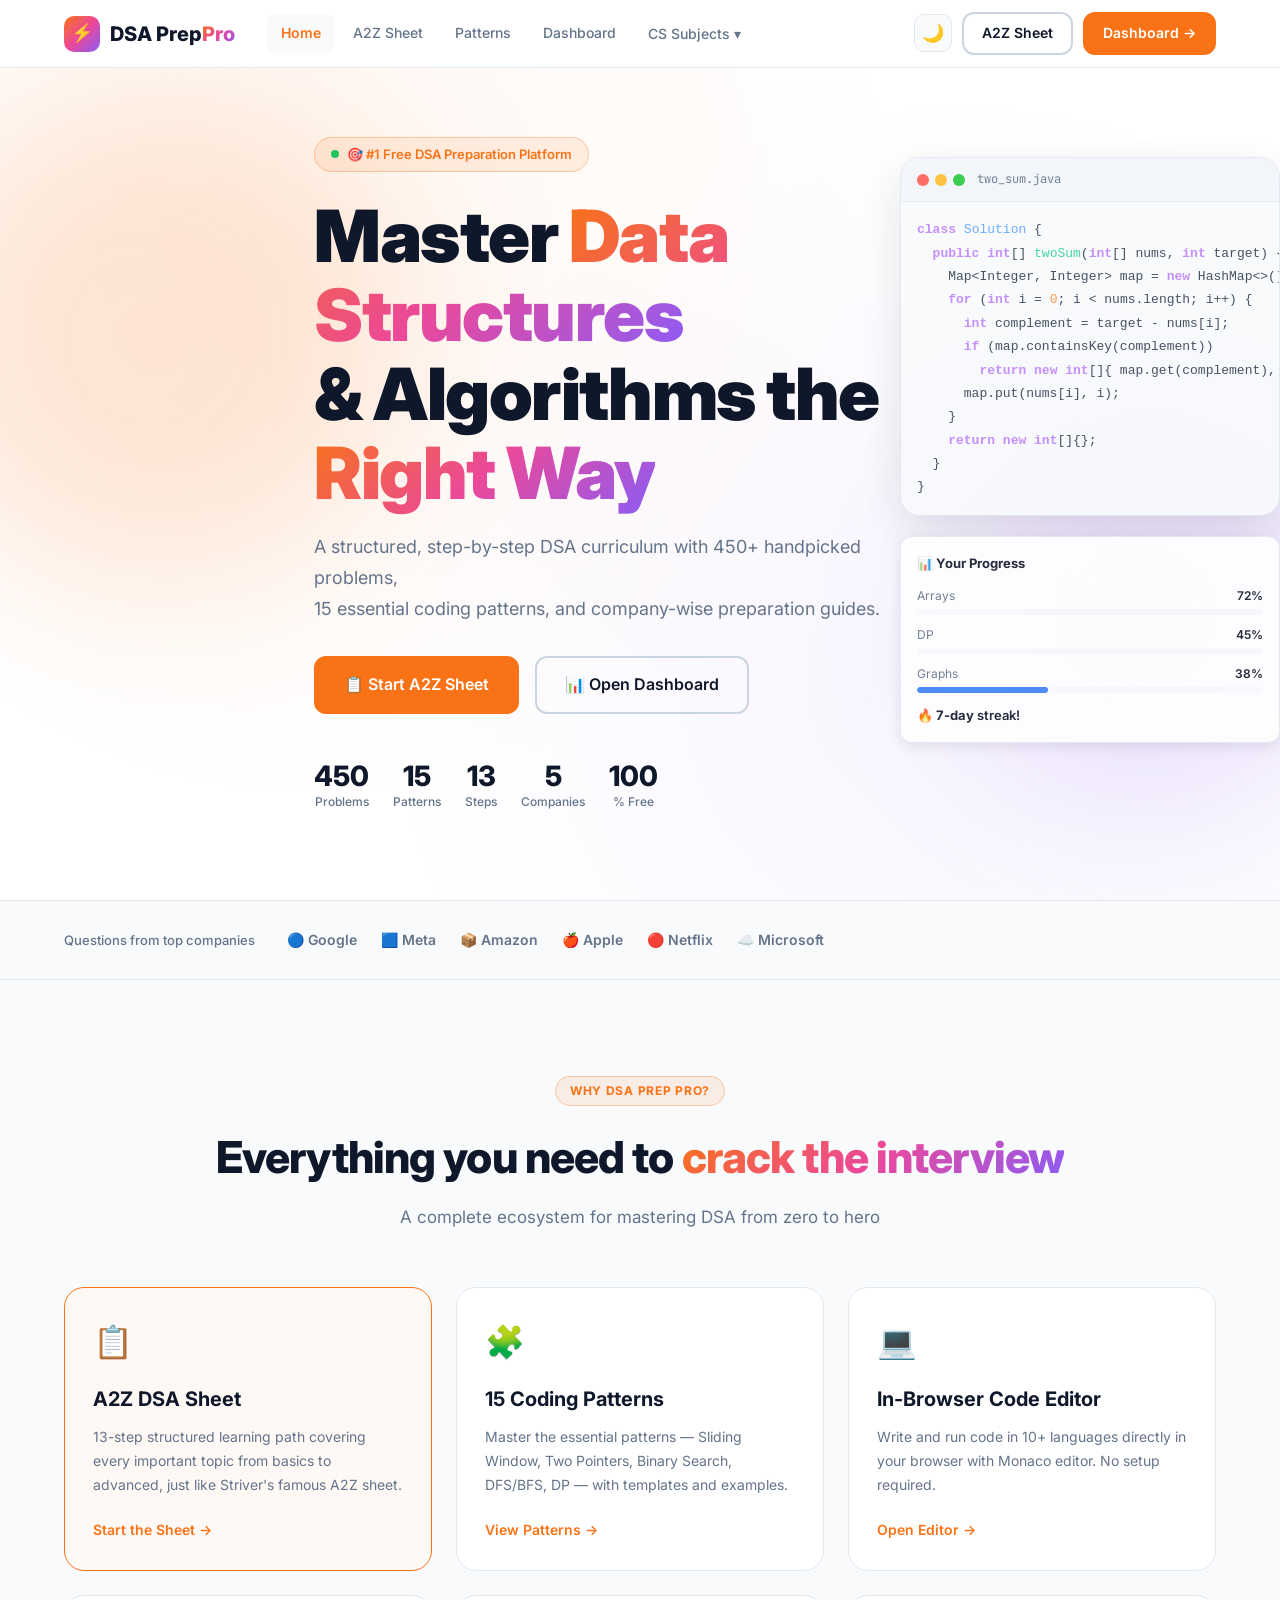
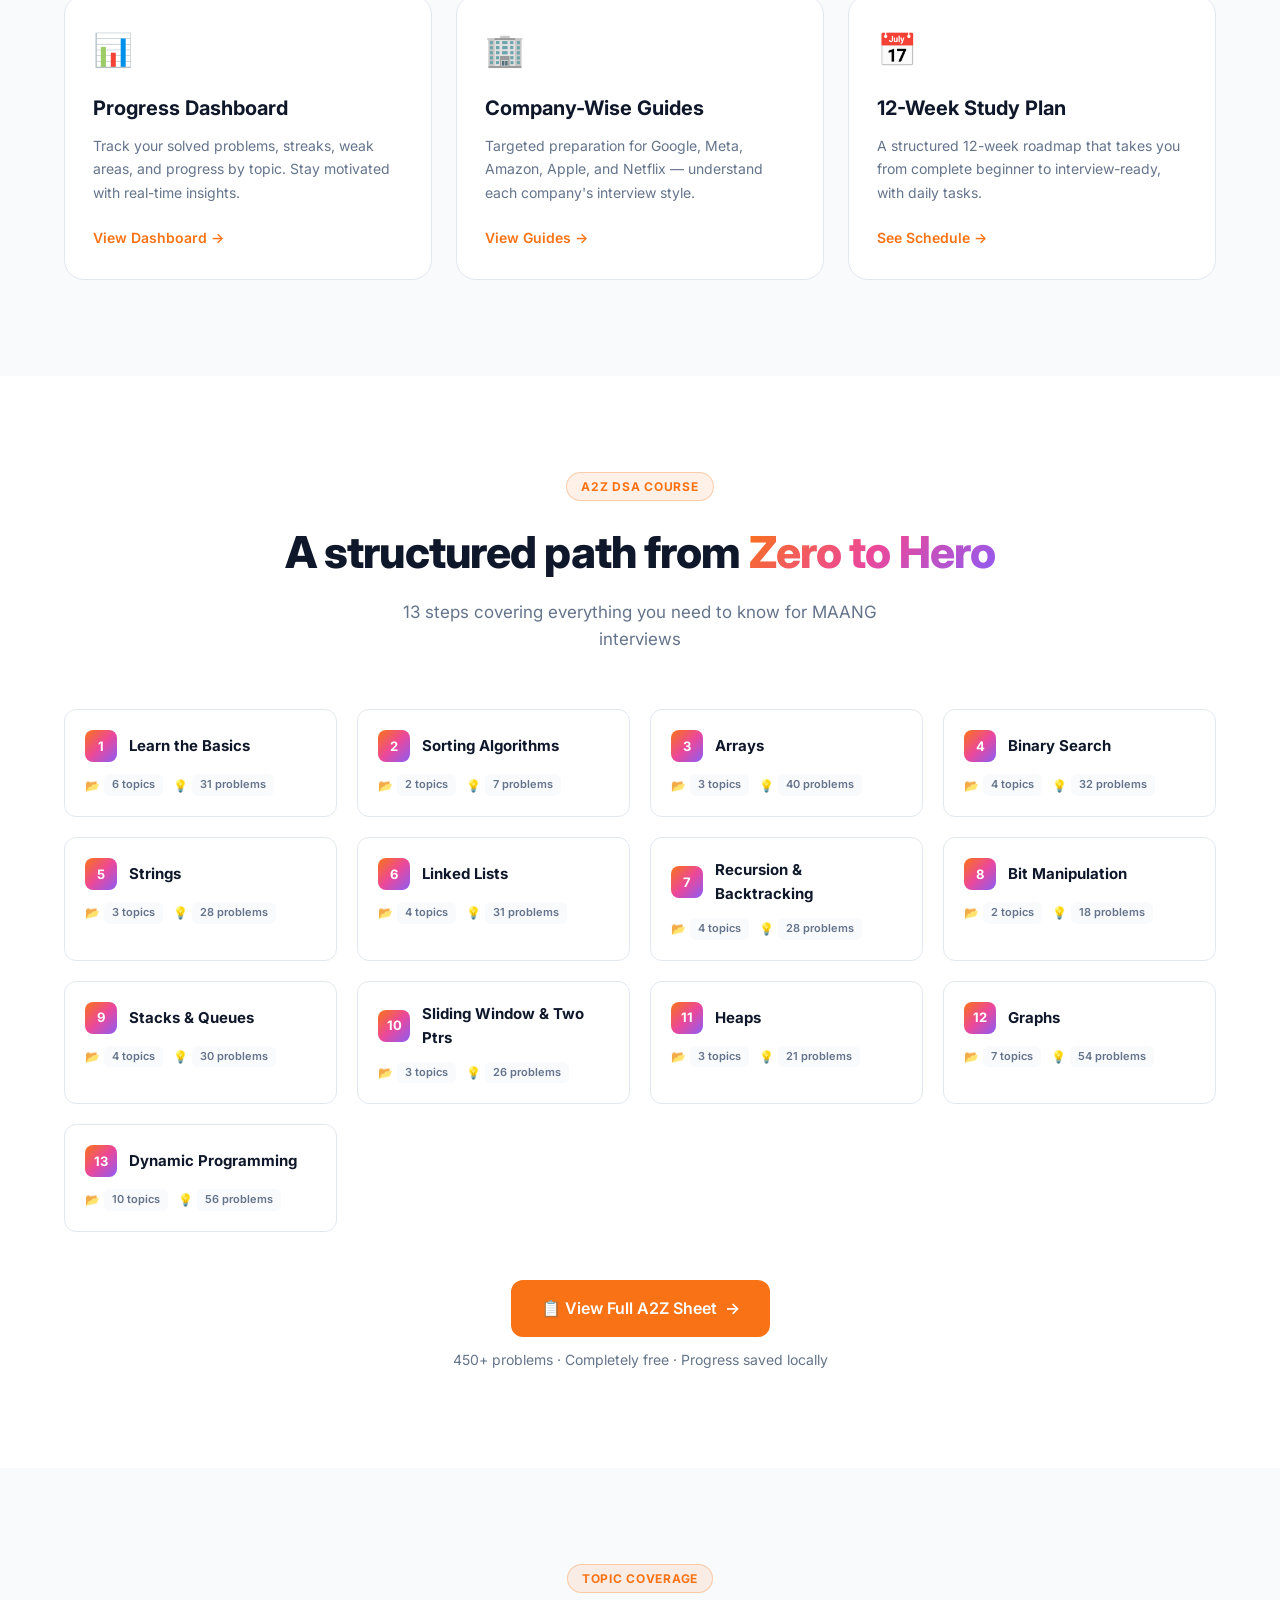
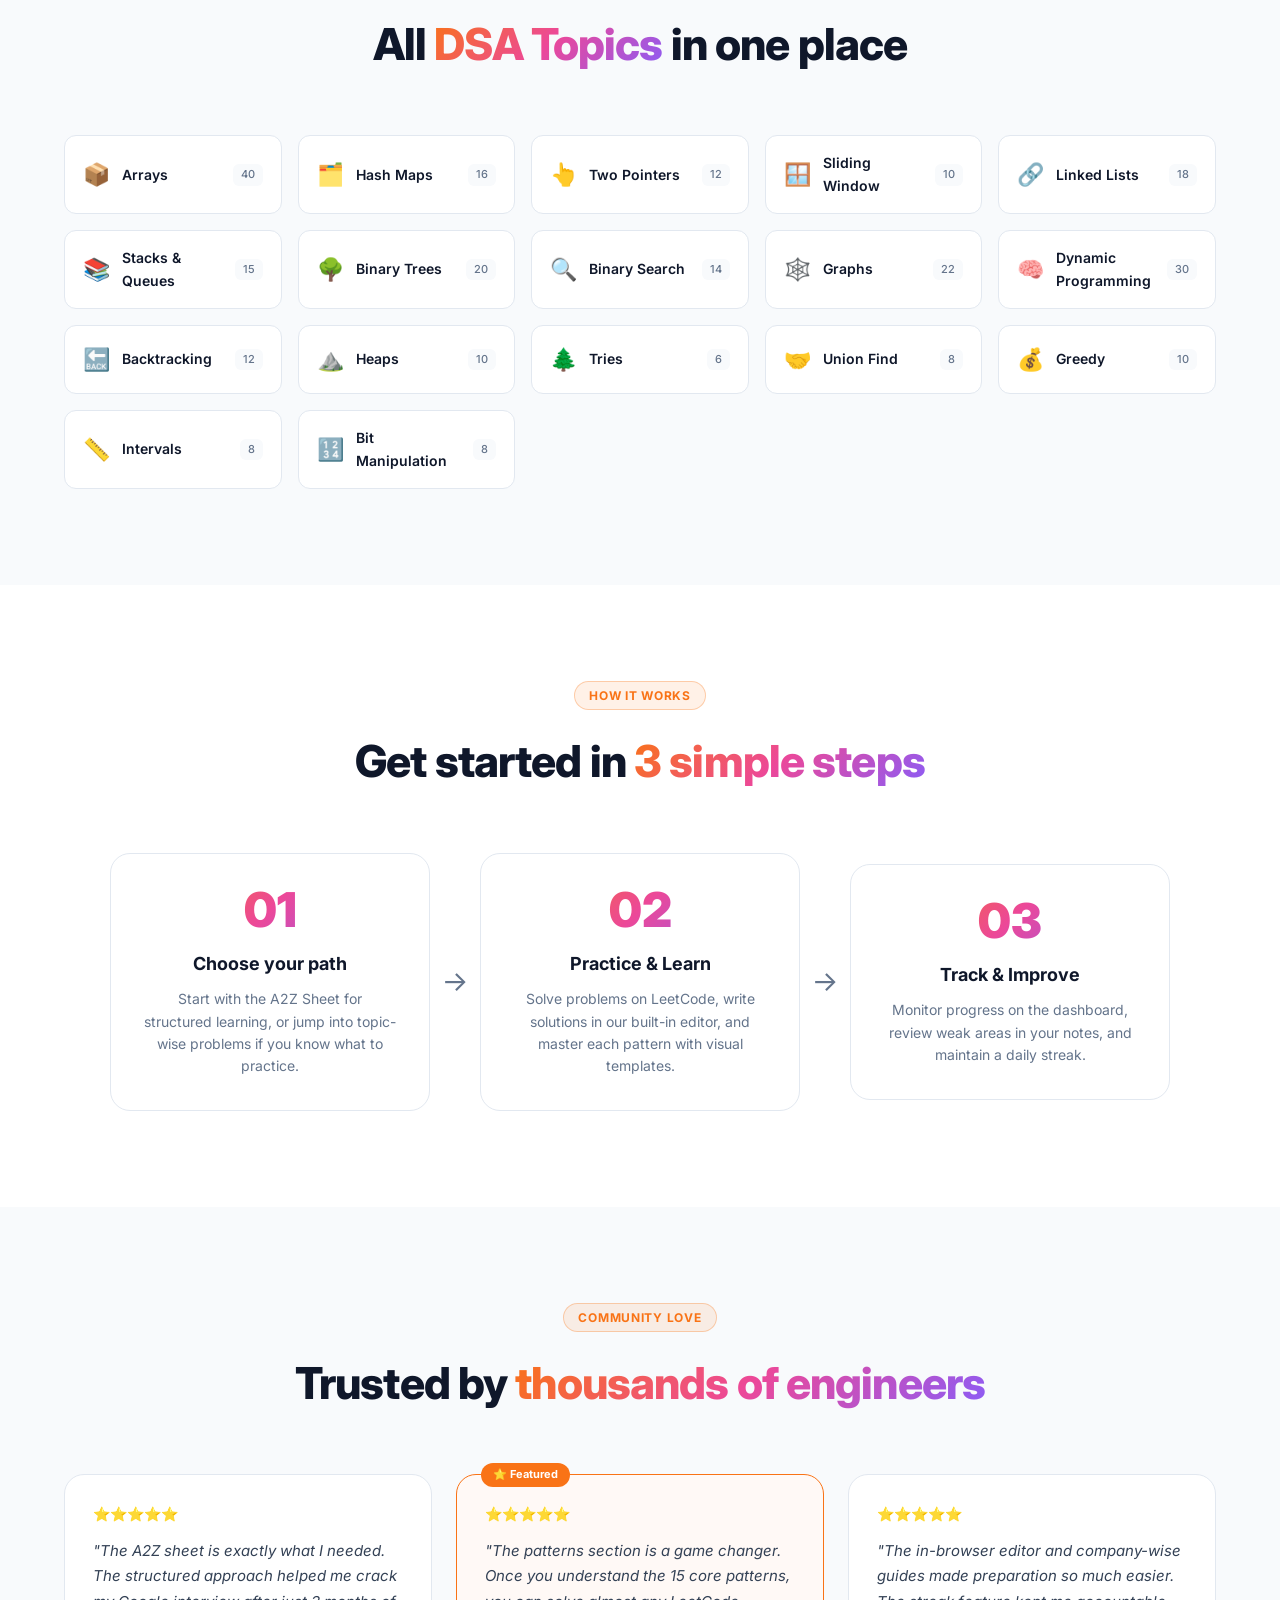
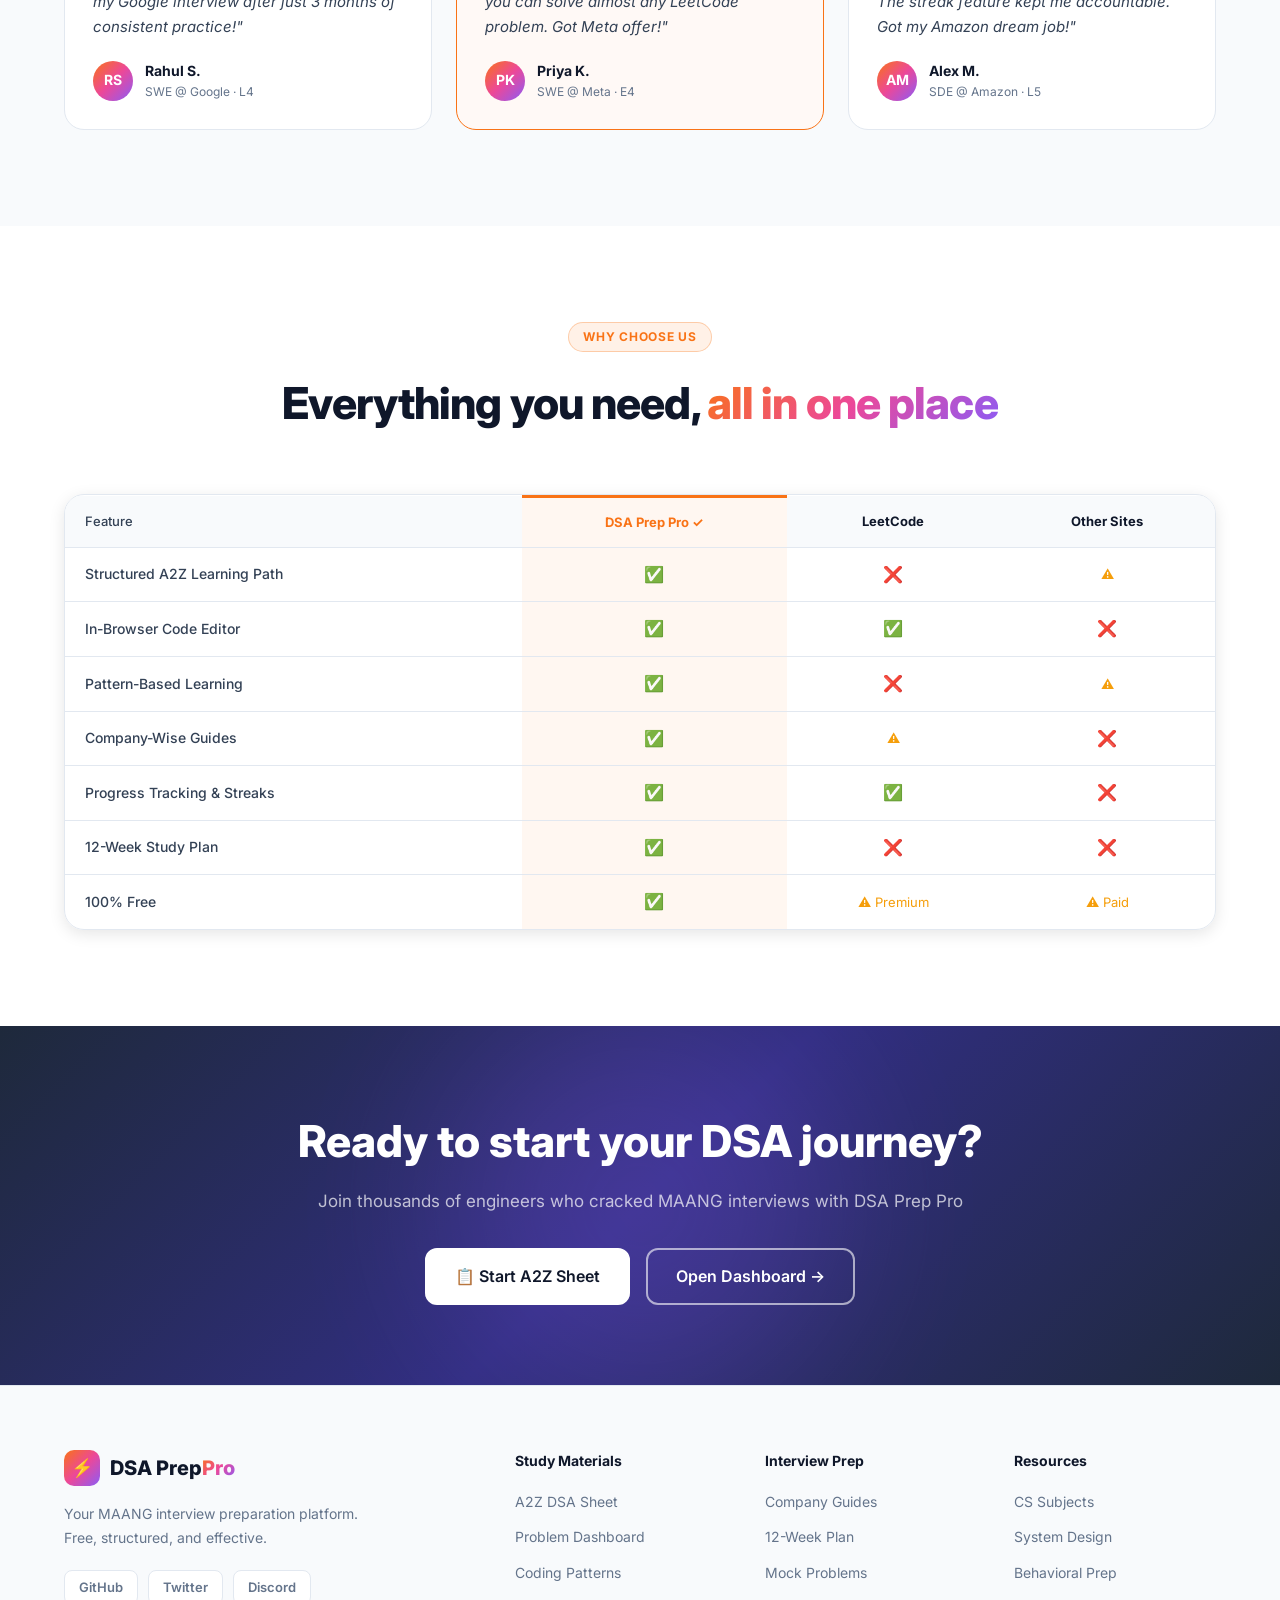
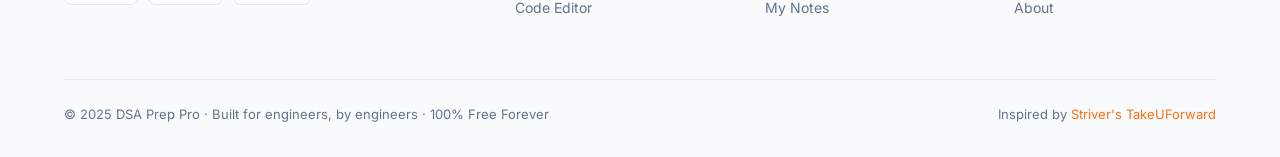
==== home.html @ 6de77763 "✨ Build TUF-inspired DSA prep website with landing page & A2Z Sheet - home.html: Full public landing" ====
<!DOCTYPE html>
<html lang="en" data-theme="light">
<head>
    <meta charset="UTF-8">
    <meta name="viewport" content="width=device-width, initial-scale=1.0">
    <title>DSA Prep Pro — MAANG Interview Mastery | Like TakeUForward</title>
    <meta name="description" content="Free DSA preparation platform with 450+ problems, A2Z learning path, and company-wise guides. Master Data Structures & Algorithms for MAANG interviews.">
    <link rel="preconnect" href="https://fonts.googleapis.com">
    <link rel="preconnect" href="https://fonts.gstatic.com" crossorigin>
    <link href="https://fonts.googleapis.com/css2?family=Inter:wght@300;400;500;600;700;800;900&family=JetBrains+Mono:wght@400;500;600&display=swap" rel="stylesheet">
    <link rel="stylesheet" href="home.css">
</head>
<body>

<!-- ═══════════════ NAVBAR ═══════════════ -->
<header class="navbar" id="navbar">
    <div class="nav-container">
        <a href="home.html" class="nav-logo">
            <div class="logo-icon-wrap">⚡</div>
            <span class="logo-text">DSA Prep<span class="logo-accent">Pro</span></span>
        </a>

        <nav class="nav-links-main" id="nav-links-main">
            <a href="home.html" class="nav-item active">Home</a>
            <a href="sheet.html" class="nav-item">A2Z Sheet</a>
            <a href="index.html#section-patterns" class="nav-item">Patterns</a>
            <a href="index.html" class="nav-item">Dashboard</a>
            <div class="nav-dropdown">
                <button class="nav-item dropdown-trigger">CS Subjects ▾</button>
                <div class="dropdown-menu">
                    <a href="#" class="dropdown-item">OS Concepts</a>
                    <a href="#" class="dropdown-item">DBMS Basics</a>
                    <a href="#" class="dropdown-item">Computer Networks</a>
                    <a href="#" class="dropdown-item">OOP Fundamentals</a>
                </div>
            </div>
        </nav>

        <div class="nav-actions">
            <button class="theme-toggle" id="theme-toggle" title="Toggle theme">
                <span class="theme-icon">🌙</span>
            </button>
            <a href="sheet.html" class="btn btn-outline btn-sm">A2Z Sheet</a>
            <a href="index.html" class="btn btn-primary btn-sm">Dashboard →</a>
            <button class="hamburger" id="hamburger" aria-label="Menu">
                <span></span><span></span><span></span>
            </button>
        </div>
    </div>
</header>

<!-- Mobile Nav -->
<div class="mobile-nav" id="mobile-nav">
    <a href="home.html" class="mobile-nav-item">🏠 Home</a>
    <a href="sheet.html" class="mobile-nav-item">📋 A2Z Sheet</a>
    <a href="index.html" class="mobile-nav-item">📊 Dashboard</a>
    <a href="index.html" class="mobile-nav-item btn btn-primary" style="margin: 12px 16px; text-align:center; border-radius:8px;">Get Started Free →</a>
</div>

<!-- ═══════════════ HERO SECTION ═══════════════ -->
<section class="hero" id="hero">
    <div class="hero-bg-pattern"></div>
    <div class="hero-glow hero-glow-1"></div>
    <div class="hero-glow hero-glow-2"></div>

    <div class="container hero-container">
        <div class="hero-badge">
            <span class="badge-dot"></span>
            🎯 #1 Free DSA Preparation Platform
        </div>

        <h1 class="hero-title">
            Master <span class="gradient-text">Data Structures</span><br>
            & Algorithms the <span class="gradient-text">Right Way</span>
        </h1>

        <p class="hero-subtitle">
            A structured, step-by-step DSA curriculum with 450+ handpicked problems,<br class="br-desktop">
            15 essential coding patterns, and company-wise preparation guides.
        </p>

        <div class="hero-cta">
            <a href="sheet.html" class="btn btn-primary btn-lg">
                📋 Start A2Z Sheet
            </a>
            <a href="index.html" class="btn btn-outline btn-lg">
                📊 Open Dashboard
            </a>
        </div>

        <!-- Stats Pills -->
        <div class="hero-stats">
            <div class="stat-pill">
                <span class="stat-pill-num" data-count="450">0</span>
                <span class="stat-pill-label">Problems</span>
            </div>
            <div class="stat-pill">
                <span class="stat-pill-num" data-count="15">0</span>
                <span class="stat-pill-label">Patterns</span>
            </div>
            <div class="stat-pill">
                <span class="stat-pill-num" data-count="13">0</span>
                <span class="stat-pill-label">Steps</span>
            </div>
            <div class="stat-pill">
                <span class="stat-pill-num" data-count="5">0</span>
                <span class="stat-pill-label">Companies</span>
            </div>
            <div class="stat-pill">
                <span class="stat-pill-num" data-count="100">0</span>
                <span class="stat-pill-label">% Free</span>
            </div>
        </div>
    </div>

    <!-- Hero Visual -->
    <div class="hero-visual">
        <div class="code-preview">
            <div class="code-header">
                <div class="code-dots">
                    <span class="dot dot-red"></span>
                    <span class="dot dot-yellow"></span>
                    <span class="dot dot-green"></span>
                </div>
                <span class="code-title">two_sum.java</span>
            </div>
            <pre class="code-body"><span class="c-keyword">class</span> <span class="c-class">Solution</span> {
  <span class="c-keyword">public int</span>[] <span class="c-fn">twoSum</span>(<span class="c-keyword">int</span>[] nums, <span class="c-keyword">int</span> target) {
    Map&lt;Integer, Integer&gt; map = <span class="c-keyword">new</span> HashMap&lt;&gt;();
    <span class="c-keyword">for</span> (<span class="c-keyword">int</span> i = <span class="c-num">0</span>; i &lt; nums.length; i++) {
      <span class="c-keyword">int</span> complement = target - nums[i];
      <span class="c-keyword">if</span> (map.containsKey(complement))
        <span class="c-keyword">return new int</span>[]{ map.get(complement), i };
      map.put(nums[i], i);
    }
    <span class="c-keyword">return new int</span>[]{};
  }
}</pre>
        </div>

        <div class="progress-preview">
            <div class="pp-header">📊 Your Progress</div>
            <div class="pp-bar-wrap">
                <div class="pp-bar-label"><span>Arrays</span><span class="pp-pct">72%</span></div>
                <div class="pp-bar"><div class="pp-fill" style="width:72%; background: var(--accent-green)"></div></div>
            </div>
            <div class="pp-bar-wrap">
                <div class="pp-bar-label"><span>DP</span><span class="pp-pct">45%</span></div>
                <div class="pp-bar"><div class="pp-fill" style="width:45%; background: var(--accent-orange)"></div></div>
            </div>
            <div class="pp-bar-wrap">
                <div class="pp-bar-label"><span>Graphs</span><span class="pp-pct">38%</span></div>
                <div class="pp-bar"><div class="pp-fill" style="width:38%; background: var(--accent-blue)"></div></div>
            </div>
            <div class="pp-streak">🔥 <strong>7-day</strong> streak!</div>
        </div>
    </div>
</section>

<!-- ═══════════════ TRUSTED BY BANNER ═══════════════ -->
<section class="trusted-by">
    <div class="container">
        <p class="trusted-label">Questions from top companies</p>
        <div class="company-logos">
            <div class="company-logo-item">🔵 Google</div>
            <div class="company-logo-item">🟦 Meta</div>
            <div class="company-logo-item">📦 Amazon</div>
            <div class="company-logo-item">🍎 Apple</div>
            <div class="company-logo-item">🔴 Netflix</div>
            <div class="company-logo-item">☁️ Microsoft</div>
        </div>
    </div>
</section>

<!-- ═══════════════ FEATURES SECTION ═══════════════ -->
<section class="features" id="features">
    <div class="container">
        <div class="section-head">
            <span class="section-tag">Why DSA Prep Pro?</span>
            <h2 class="section-title">Everything you need to <span class="gradient-text">crack the interview</span></h2>
            <p class="section-subtitle">A complete ecosystem for mastering DSA from zero to hero</p>
        </div>

        <div class="features-grid">
            <div class="feature-card feature-card-highlight">
                <div class="feature-icon">📋</div>
                <h3>A2Z DSA Sheet</h3>
                <p>13-step structured learning path covering every important topic from basics to advanced, just like Striver's famous A2Z sheet.</p>
                <a href="sheet.html" class="feature-link">Start the Sheet →</a>
            </div>

            <div class="feature-card">
                <div class="feature-icon">🧩</div>
                <h3>15 Coding Patterns</h3>
                <p>Master the essential patterns — Sliding Window, Two Pointers, Binary Search, DFS/BFS, DP — with templates and examples.</p>
                <a href="index.html" class="feature-link">View Patterns →</a>
            </div>

            <div class="feature-card">
                <div class="feature-icon">💻</div>
                <h3>In-Browser Code Editor</h3>
                <p>Write and run code in 10+ languages directly in your browser with Monaco editor. No setup required.</p>
                <a href="index.html" class="feature-link">Open Editor →</a>
            </div>

            <div class="feature-card">
                <div class="feature-icon">📊</div>
                <h3>Progress Dashboard</h3>
                <p>Track your solved problems, streaks, weak areas, and progress by topic. Stay motivated with real-time insights.</p>
                <a href="index.html" class="feature-link">View Dashboard →</a>
            </div>

            <div class="feature-card">
                <div class="feature-icon">🏢</div>
                <h3>Company-Wise Guides</h3>
                <p>Targeted preparation for Google, Meta, Amazon, Apple, and Netflix — understand each company's interview style.</p>
                <a href="index.html" class="feature-link">View Guides →</a>
            </div>

            <div class="feature-card">
                <div class="feature-icon">📅</div>
                <h3>12-Week Study Plan</h3>
                <p>A structured 12-week roadmap that takes you from complete beginner to interview-ready, with daily tasks.</p>
                <a href="index.html" class="feature-link">See Schedule →</a>
            </div>
        </div>
    </div>
</section>

<!-- ═══════════════ A2Z SHEET PREVIEW ═══════════════ -->
<section class="sheet-preview" id="sheet-preview">
    <div class="container">
        <div class="section-head">
            <span class="section-tag">A2Z DSA Course</span>
            <h2 class="section-title">A structured path from <span class="gradient-text">Zero to Hero</span></h2>
            <p class="section-subtitle">13 steps covering everything you need to know for MAANG interviews</p>
        </div>

        <div class="steps-grid" id="steps-grid">
            <!-- Generated by JS -->
        </div>

        <div class="sheet-cta">
            <a href="sheet.html" class="btn btn-primary btn-lg">
                📋 View Full A2Z Sheet &nbsp;→
            </a>
            <span class="sheet-cta-note">450+ problems · Completely free · Progress saved locally</span>
        </div>
    </div>
</section>

<!-- ═══════════════ TOPICS SECTION ═══════════════ -->
<section class="topics-section" id="topics">
    <div class="container">
        <div class="section-head">
            <span class="section-tag">Topic Coverage</span>
            <h2 class="section-title">All <span class="gradient-text">DSA Topics</span> in one place</h2>
        </div>

        <div class="topics-grid" id="topics-grid">
            <!-- Generated by JS -->
        </div>
    </div>
</section>

<!-- ═══════════════ HOW IT WORKS ═══════════════ -->
<section class="how-it-works" id="how-it-works">
    <div class="container">
        <div class="section-head">
            <span class="section-tag">How It Works</span>
            <h2 class="section-title">Get started in <span class="gradient-text">3 simple steps</span></h2>
        </div>

        <div class="steps-how">
            <div class="step-how">
                <div class="step-how-num">01</div>
                <div class="step-how-content">
                    <h3>Choose your path</h3>
                    <p>Start with the A2Z Sheet for structured learning, or jump into topic-wise problems if you know what to practice.</p>
                </div>
            </div>
            <div class="step-how-arrow">→</div>
            <div class="step-how">
                <div class="step-how-num">02</div>
                <div class="step-how-content">
                    <h3>Practice & Learn</h3>
                    <p>Solve problems on LeetCode, write solutions in our built-in editor, and master each pattern with visual templates.</p>
                </div>
            </div>
            <div class="step-how-arrow">→</div>
            <div class="step-how">
                <div class="step-how-num">03</div>
                <div class="step-how-content">
                    <h3>Track & Improve</h3>
                    <p>Monitor progress on the dashboard, review weak areas in your notes, and maintain a daily streak.</p>
                </div>
            </div>
        </div>
    </div>
</section>

<!-- ═══════════════ TESTIMONIALS ═══════════════ -->
<section class="testimonials" id="testimonials">
    <div class="container">
        <div class="section-head">
            <span class="section-tag">Community Love</span>
            <h2 class="section-title">Trusted by <span class="gradient-text">thousands of engineers</span></h2>
        </div>

        <div class="testimonials-grid">
            <div class="testimonial-card">
                <div class="testimonial-rating">⭐⭐⭐⭐⭐</div>
                <p class="testimonial-text">"The A2Z sheet is exactly what I needed. The structured approach helped me crack my Google interview after just 3 months of consistent practice!"</p>
                <div class="testimonial-author">
                    <div class="author-avatar">RS</div>
                    <div>
                        <div class="author-name">Rahul S.</div>
                        <div class="author-role">SWE @ Google · L4</div>
                    </div>
                </div>
            </div>

            <div class="testimonial-card testimonial-featured">
                <div class="testimonial-rating">⭐⭐⭐⭐⭐</div>
                <p class="testimonial-text">"The patterns section is a game changer. Once you understand the 15 core patterns, you can solve almost any LeetCode problem. Got Meta offer!"</p>
                <div class="testimonial-author">
                    <div class="author-avatar">PK</div>
                    <div>
                        <div class="author-name">Priya K.</div>
                        <div class="author-role">SWE @ Meta · E4</div>
                    </div>
                </div>
            </div>

            <div class="testimonial-card">
                <div class="testimonial-rating">⭐⭐⭐⭐⭐</div>
                <p class="testimonial-text">"The in-browser editor and company-wise guides made preparation so much easier. The streak feature kept me accountable. Got my Amazon dream job!"</p>
                <div class="testimonial-author">
                    <div class="author-avatar">AM</div>
                    <div>
                        <div class="author-name">Alex M.</div>
                        <div class="author-role">SDE @ Amazon · L5</div>
                    </div>
                </div>
            </div>
        </div>
    </div>
</section>

<!-- ═══════════════ COMPARISON TABLE ═══════════════ -->
<section class="comparison" id="comparison">
    <div class="container">
        <div class="section-head">
            <span class="section-tag">Why Choose Us</span>
            <h2 class="section-title">Everything you need, <span class="gradient-text">all in one place</span></h2>
        </div>

        <div class="comparison-table-wrap">
            <table class="comparison-table">
                <thead>
                    <tr>
                        <th>Feature</th>
                        <th class="highlight-col">DSA Prep Pro ✓</th>
                        <th>LeetCode</th>
                        <th>Other Sites</th>
                    </tr>
                </thead>
                <tbody>
                    <tr>
                        <td>Structured A2Z Learning Path</td>
                        <td class="highlight-col"><span class="check">✅</span></td>
                        <td><span class="cross">❌</span></td>
                        <td><span class="partial">⚠️</span></td>
                    </tr>
                    <tr>
                        <td>In-Browser Code Editor</td>
                        <td class="highlight-col"><span class="check">✅</span></td>
                        <td><span class="check">✅</span></td>
                        <td><span class="cross">❌</span></td>
                    </tr>
                    <tr>
                        <td>Pattern-Based Learning</td>
                        <td class="highlight-col"><span class="check">✅</span></td>
                        <td><span class="cross">❌</span></td>
                        <td><span class="partial">⚠️</span></td>
                    </tr>
                    <tr>
                        <td>Company-Wise Guides</td>
                        <td class="highlight-col"><span class="check">✅</span></td>
                        <td><span class="partial">⚠️</span></td>
                        <td><span class="cross">❌</span></td>
                    </tr>
                    <tr>
                        <td>Progress Tracking & Streaks</td>
                        <td class="highlight-col"><span class="check">✅</span></td>
                        <td><span class="check">✅</span></td>
                        <td><span class="cross">❌</span></td>
                    </tr>
                    <tr>
                        <td>12-Week Study Plan</td>
                        <td class="highlight-col"><span class="check">✅</span></td>
                        <td><span class="cross">❌</span></td>
                        <td><span class="cross">❌</span></td>
                    </tr>
                    <tr>
                        <td>100% Free</td>
                        <td class="highlight-col"><span class="check">✅</span></td>
                        <td><span class="partial">⚠️ Premium</span></td>
                        <td><span class="partial">⚠️ Paid</span></td>
                    </tr>
                </tbody>
            </table>
        </div>
    </div>
</section>

<!-- ═══════════════ CTA BANNER ═══════════════ -->
<section class="cta-banner">
    <div class="container">
        <div class="cta-banner-inner">
            <div class="cta-banner-bg-glow"></div>
            <h2>Ready to start your DSA journey?</h2>
            <p>Join thousands of engineers who cracked MAANG interviews with DSA Prep Pro</p>
            <div class="cta-actions">
                <a href="sheet.html" class="btn btn-white btn-lg">📋 Start A2Z Sheet</a>
                <a href="index.html" class="btn btn-outline-white btn-lg">Open Dashboard →</a>
            </div>
        </div>
    </div>
</section>

<!-- ═══════════════ FOOTER ═══════════════ -->
<footer class="footer">
    <div class="container">
        <div class="footer-grid">
            <div class="footer-brand">
                <div class="footer-logo">
                    <span class="logo-icon-wrap">⚡</span>
                    <span class="logo-text">DSA Prep<span class="logo-accent">Pro</span></span>
                </div>
                <p class="footer-tagline">Your MAANG interview preparation platform. Free, structured, and effective.</p>
                <div class="footer-socials">
                    <a href="#" class="social-btn">GitHub</a>
                    <a href="#" class="social-btn">Twitter</a>
                    <a href="#" class="social-btn">Discord</a>
                </div>
            </div>

            <div class="footer-col">
                <h4>Study Materials</h4>
                <ul>
                    <li><a href="sheet.html">A2Z DSA Sheet</a></li>
                    <li><a href="index.html">Problem Dashboard</a></li>
                    <li><a href="index.html">Coding Patterns</a></li>
                    <li><a href="index.html">Code Editor</a></li>
                </ul>
            </div>

            <div class="footer-col">
                <h4>Interview Prep</h4>
                <ul>
                    <li><a href="index.html">Company Guides</a></li>
                    <li><a href="index.html">12-Week Plan</a></li>
                    <li><a href="index.html">Mock Problems</a></li>
                    <li><a href="index.html">My Notes</a></li>
                </ul>
            </div>

            <div class="footer-col">
                <h4>Resources</h4>
                <ul>
                    <li><a href="#">CS Subjects</a></li>
                    <li><a href="#">System Design</a></li>
                    <li><a href="#">Behavioral Prep</a></li>
                    <li><a href="#">About</a></li>
                </ul>
            </div>
        </div>

        <div class="footer-bottom">
            <p>© 2025 DSA Prep Pro · Built for engineers, by engineers · 100% Free Forever</p>
            <p class="footer-inspiration">Inspired by <a href="#" class="footer-link">Striver's TakeUForward</a></p>
        </div>
    </div>
</footer>

<script src="home.js"></script>
</body>
</html>
---- home.css ----
/* ═══════════════════════════════════════════════════════════
   DSA Prep Pro — Home / Landing Page Styles
   Light theme by default, dark mode via [data-theme="dark"]
   ═══════════════════════════════════════════════════════════ */

*, *::before, *::after { margin: 0; padding: 0; box-sizing: border-box; }

:root {
  --bg:          #ffffff;
  --bg-alt:      #f8fafc;
  --bg-card:     #ffffff;
  --bg-card-alt: #f1f5f9;
  --border:      #e2e8f0;
  --border-strong: #cbd5e1;
  --text:        #0f172a;
  --text-2:      #334155;
  --text-muted:  #64748b;
  --accent-primary: #f97316;   /* orange – main brand */
  --accent-secondary: #22c55e; /* green */
  --accent-blue: #3b82f6;
  --accent-purple: #8b5cf6;
  --gradient-brand: linear-gradient(135deg, #f97316, #ec4899, #8b5cf6);
  --gradient-green: linear-gradient(135deg, #22c55e, #16a34a);
  --shadow-sm:   0 1px 3px rgba(0,0,0,.08);
  --shadow-md:   0 4px 16px rgba(0,0,0,.1);
  --shadow-lg:   0 16px 48px rgba(0,0,0,.12);
  --radius:      12px;
  --radius-lg:   20px;
  --transition:  0.25s ease;
  --navbar-h:    68px;
}

[data-theme="dark"] {
  --bg:          #0f172a;
  --bg-alt:      #1e293b;
  --bg-card:     #1e293b;
  --bg-card-alt: #0f172a;
  --border:      #334155;
  --border-strong: #475569;
  --text:        #f1f5f9;
  --text-2:      #cbd5e1;
  --text-muted:  #94a3b8;
  --shadow-sm:   0 1px 3px rgba(0,0,0,.4);
  --shadow-md:   0 4px 16px rgba(0,0,0,.5);
  --shadow-lg:   0 16px 48px rgba(0,0,0,.6);
}

html { scroll-behavior: smooth; }

body {
  font-family: 'Inter', -apple-system, BlinkMacSystemFont, sans-serif;
  background: var(--bg);
  color: var(--text);
  line-height: 1.6;
  overflow-x: hidden;
  transition: background var(--transition), color var(--transition);
}

/* ── Container ── */
.container {
  max-width: 1200px;
  margin: 0 auto;
  padding: 0 24px;
}

/* ── Typography ── */
.gradient-text {
  background: var(--gradient-brand);
  -webkit-background-clip: text;
  -webkit-text-fill-color: transparent;
  background-clip: text;
}

/* ── Buttons ── */
.btn {
  display: inline-flex;
  align-items: center;
  gap: 8px;
  font-family: inherit;
  font-weight: 600;
  border-radius: var(--radius);
  border: 2px solid transparent;
  cursor: pointer;
  text-decoration: none;
  transition: all var(--transition);
  white-space: nowrap;
}

.btn-sm  { padding: 8px 18px;  font-size: 14px; }
.btn-lg  { padding: 14px 28px; font-size: 16px; }

.btn-primary {
  background: var(--accent-primary);
  color: #fff;
  border-color: var(--accent-primary);
}
.btn-primary:hover { background: #ea6c0e; border-color: #ea6c0e; transform: translateY(-1px); box-shadow: 0 8px 24px rgba(249,115,22,.35); }

.btn-outline {
  background: transparent;
  color: var(--text);
  border-color: var(--border-strong);
}
.btn-outline:hover { border-color: var(--accent-primary); color: var(--accent-primary); }

.btn-white {
  background: #fff;
  color: #0f172a;
  border-color: #fff;
}
.btn-white:hover { background: #f1f5f9; transform: translateY(-1px); }

.btn-outline-white {
  background: transparent;
  color: #fff;
  border-color: rgba(255,255,255,.6);
}
.btn-outline-white:hover { background: rgba(255,255,255,.1); border-color: #fff; }

/* ═══════════════ NAVBAR ═══════════════ */
.navbar {
  position: fixed;
  top: 0; left: 0; right: 0;
  height: var(--navbar-h);
  z-index: 1000;
  background: var(--bg);
  border-bottom: 1px solid var(--border);
  backdrop-filter: blur(16px);
  -webkit-backdrop-filter: blur(16px);
  transition: background var(--transition), box-shadow var(--transition);
}

.navbar.scrolled {
  box-shadow: var(--shadow-md);
  background: color-mix(in srgb, var(--bg) 95%, transparent);
}

.nav-container {
  max-width: 1200px;
  margin: 0 auto;
  padding: 0 24px;
  height: 100%;
  display: flex;
  align-items: center;
  gap: 32px;
}

.nav-logo {
  display: flex;
  align-items: center;
  gap: 10px;
  text-decoration: none;
  flex-shrink: 0;
}

.logo-icon-wrap {
  width: 36px; height: 36px;
  background: var(--gradient-brand);
  border-radius: 10px;
  display: flex;
  align-items: center;
  justify-content: center;
  font-size: 18px;
}

.logo-text {
  font-size: 20px;
  font-weight: 800;
  color: var(--text);
}

.logo-accent {
  background: var(--gradient-brand);
  -webkit-background-clip: text;
  -webkit-text-fill-color: transparent;
  background-clip: text;
}

.nav-links-main {
  display: flex;
  align-items: center;
  gap: 4px;
  flex: 1;
}

.nav-item {
  padding: 8px 14px;
  border-radius: 8px;
  font-size: 14px;
  font-weight: 500;
  color: var(--text-muted);
  text-decoration: none;
  cursor: pointer;
  background: none;
  border: none;
  font-family: inherit;
  transition: all var(--transition);
  white-space: nowrap;
}

.nav-item:hover, .nav-item.active {
  color: var(--text);
  background: var(--bg-alt);
}

.nav-item.active {
  color: var(--accent-primary);
  font-weight: 600;
}

/* Dropdown */
.nav-dropdown { position: relative; }

.dropdown-menu {
  display: none;
  position: absolute;
  top: calc(100% + 8px);
  left: 0;
  min-width: 200px;
  background: var(--bg-card);
  border: 1px solid var(--border);
  border-radius: var(--radius);
  box-shadow: var(--shadow-lg);
  padding: 8px;
  z-index: 100;
}

.nav-dropdown:hover .dropdown-menu { display: block; }

.dropdown-item {
  display: block;
  padding: 10px 14px;
  font-size: 14px;
  color: var(--text-2);
  text-decoration: none;
  border-radius: 8px;
  transition: all var(--transition);
}

.dropdown-item:hover { background: var(--bg-alt); color: var(--accent-primary); }

.nav-actions {
  display: flex;
  align-items: center;
  gap: 10px;
  margin-left: auto;
}

.theme-toggle {
  width: 38px; height: 38px;
  border-radius: 10px;
  border: 1px solid var(--border);
  background: var(--bg-alt);
  cursor: pointer;
  font-size: 18px;
  display: flex;
  align-items: center;
  justify-content: center;
  transition: all var(--transition);
}
.theme-toggle:hover { background: var(--bg-card-alt); }

.hamburger {
  display: none;
  flex-direction: column;
  gap: 5px;
  padding: 8px;
  background: none;
  border: none;
  cursor: pointer;
}
.hamburger span {
  display: block;
  width: 22px; height: 2px;
  background: var(--text);
  border-radius: 2px;
  transition: all var(--transition);
}

.mobile-nav {
  display: none;
  position: fixed;
  top: var(--navbar-h);
  left: 0; right: 0;
  background: var(--bg);
  border-bottom: 1px solid var(--border);
  padding: 12px 0;
  z-index: 999;
  flex-direction: column;
}

.mobile-nav.open { display: flex; }

.mobile-nav-item {
  padding: 12px 24px;
  font-size: 15px;
  font-weight: 500;
  color: var(--text);
  text-decoration: none;
  transition: background var(--transition);
}

.mobile-nav-item:hover { background: var(--bg-alt); }

/* ═══════════════ HERO ═══════════════ */
.hero {
  min-height: 100vh;
  display: flex;
  align-items: center;
  padding: calc(var(--navbar-h) + 60px) 0 80px;
  position: relative;
  overflow: hidden;
}

.hero-bg-pattern {
  position: absolute;
  inset: 0;
  background-image:
    radial-gradient(circle at 25% 25%, rgba(249,115,22,.06) 0%, transparent 50%),
    radial-gradient(circle at 75% 75%, rgba(139,92,246,.06) 0%, transparent 50%);
  z-index: 0;
}

.hero-glow {
  position: absolute;
  border-radius: 50%;
  filter: blur(80px);
  opacity: .15;
  pointer-events: none;
}
.hero-glow-1 {
  width: 500px; height: 500px;
  background: var(--accent-primary);
  top: 10%; left: -100px;
}
.hero-glow-2 {
  width: 400px; height: 400px;
  background: var(--accent-purple);
  bottom: 10%; right: -80px;
}

.hero-container {
  position: relative;
  z-index: 1;
  max-width: 700px;
}

.hero-badge {
  display: inline-flex;
  align-items: center;
  gap: 8px;
  padding: 6px 16px;
  background: color-mix(in srgb, var(--accent-primary) 10%, transparent);
  border: 1px solid color-mix(in srgb, var(--accent-primary) 30%, transparent);
  border-radius: 100px;
  font-size: 13px;
  font-weight: 600;
  color: var(--accent-primary);
  margin-bottom: 24px;
}

.badge-dot {
  width: 8px; height: 8px;
  background: var(--accent-secondary);
  border-radius: 50%;
  animation: pulse 2s infinite;
}

@keyframes pulse {
  0%, 100% { opacity: 1; transform: scale(1); }
  50% { opacity: .6; transform: scale(1.2); }
}

.hero-title {
  font-size: clamp(40px, 6vw, 72px);
  font-weight: 900;
  line-height: 1.1;
  letter-spacing: -0.02em;
  margin-bottom: 20px;
  color: var(--text);
}

.hero-subtitle {
  font-size: 18px;
  color: var(--text-muted);
  margin-bottom: 32px;
  max-width: 580px;
  line-height: 1.7;
}

.br-desktop { display: block; }

.hero-cta {
  display: flex;
  gap: 16px;
  flex-wrap: wrap;
  margin-bottom: 48px;
}

.hero-stats {
  display: flex;
  gap: 24px;
  flex-wrap: wrap;
}

.stat-pill {
  display: flex;
  flex-direction: column;
  align-items: center;
}

.stat-pill-num {
  font-size: 28px;
  font-weight: 800;
  color: var(--text);
  line-height: 1;
}

.stat-pill-label {
  font-size: 12px;
  color: var(--text-muted);
  font-weight: 500;
  margin-top: 2px;
}

/* Hero Visual */
.hero-visual {
  position: absolute;
  right: 0;
  top: 50%;
  transform: translateY(-50%);
  display: flex;
  flex-direction: column;
  gap: 20px;
  z-index: 1;
  opacity: .9;
  max-width: 380px;
}

.code-preview {
  background: var(--bg-alt);
  border: 1px solid var(--border);
  border-radius: var(--radius-lg);
  overflow: hidden;
  box-shadow: var(--shadow-lg);
  font-family: 'JetBrains Mono', monospace;
  font-size: 13px;
}

.code-header {
  display: flex;
  align-items: center;
  gap: 12px;
  padding: 12px 16px;
  background: var(--bg-card-alt);
  border-bottom: 1px solid var(--border);
}

.code-dots { display: flex; gap: 6px; }
.dot { width: 12px; height: 12px; border-radius: 50%; }
.dot-red { background: #ff5f57; }
.dot-yellow { background: #ffbd2e; }
.dot-green { background: #28c840; }

.code-title { font-size: 12px; color: var(--text-muted); }

.code-body {
  padding: 16px;
  line-height: 1.8;
  color: var(--text-2);
  overflow: auto;
}

.c-keyword { color: #c084fc; font-weight: 600; }
.c-class { color: #60a5fa; }
.c-fn { color: #34d399; }
.c-num { color: #fb923c; }

.progress-preview {
  background: var(--bg-card);
  border: 1px solid var(--border);
  border-radius: var(--radius);
  padding: 16px;
  box-shadow: var(--shadow-md);
}

.pp-header {
  font-size: 13px;
  font-weight: 700;
  color: var(--text);
  margin-bottom: 12px;
}

.pp-bar-wrap { margin-bottom: 10px; }
.pp-bar-label { display: flex; justify-content: space-between; font-size: 12px; color: var(--text-muted); margin-bottom: 4px; }
.pp-pct { color: var(--text); font-weight: 600; }
.pp-bar { height: 6px; background: var(--bg-alt); border-radius: 10px; overflow: hidden; }
.pp-fill { height: 100%; border-radius: 10px; transition: width 1.5s cubic-bezier(.16,1,.3,1); }

.pp-streak {
  margin-top: 12px;
  font-size: 13px;
  color: var(--text);
  font-weight: 600;
}

/* ═══════════════ TRUSTED BY ═══════════════ */
.trusted-by {
  padding: 28px 0;
  border-top: 1px solid var(--border);
  border-bottom: 1px solid var(--border);
  background: var(--bg-alt);
}

.trusted-by .container {
  display: flex;
  align-items: center;
  gap: 32px;
  flex-wrap: wrap;
}

.trusted-label {
  font-size: 13px;
  color: var(--text-muted);
  font-weight: 500;
  white-space: nowrap;
}

.company-logos {
  display: flex;
  gap: 24px;
  flex-wrap: wrap;
  align-items: center;
}

.company-logo-item {
  font-size: 14px;
  font-weight: 600;
  color: var(--text-muted);
  transition: color var(--transition);
}
.company-logo-item:hover { color: var(--text); }

/* ═══════════════ SECTIONS COMMON ═══════════════ */
.features, .sheet-preview, .topics-section, .how-it-works, .testimonials, .comparison {
  padding: 96px 0;
}

.features { background: var(--bg-alt); }
.sheet-preview { background: var(--bg); }
.topics-section { background: var(--bg-alt); }
.how-it-works { background: var(--bg); }
.testimonials { background: var(--bg-alt); }
.comparison { background: var(--bg); }

.section-head {
  text-align: center;
  margin-bottom: 56px;
}

.section-tag {
  display: inline-block;
  padding: 4px 14px;
  background: color-mix(in srgb, var(--accent-primary) 10%, transparent);
  border: 1px solid color-mix(in srgb, var(--accent-primary) 30%, transparent);
  border-radius: 100px;
  font-size: 12px;
  font-weight: 700;
  color: var(--accent-primary);
  text-transform: uppercase;
  letter-spacing: .06em;
  margin-bottom: 16px;
}

.section-title {
  font-size: clamp(28px, 4vw, 44px);
  font-weight: 800;
  letter-spacing: -0.02em;
  margin-bottom: 12px;
  color: var(--text);
}

.section-subtitle {
  font-size: 17px;
  color: var(--text-muted);
  max-width: 540px;
  margin: 0 auto;
}

/* ═══════════════ FEATURES GRID ═══════════════ */
.features-grid {
  display: grid;
  grid-template-columns: repeat(auto-fill, minmax(320px, 1fr));
  gap: 24px;
}

.feature-card {
  background: var(--bg-card);
  border: 1px solid var(--border);
  border-radius: var(--radius-lg);
  padding: 28px;
  transition: all var(--transition);
  position: relative;
  overflow: hidden;
}

.feature-card::before {
  content: '';
  position: absolute;
  inset: 0;
  border-radius: inherit;
  background: var(--gradient-brand);
  opacity: 0;
  transition: opacity var(--transition);
  z-index: 0;
}

.feature-card:hover {
  transform: translateY(-4px);
  box-shadow: var(--shadow-lg);
  border-color: var(--accent-primary);
}

.feature-card-highlight {
  border-color: var(--accent-primary);
  background: color-mix(in srgb, var(--accent-primary) 4%, var(--bg-card));
}

.feature-card > * { position: relative; z-index: 1; }

.feature-icon {
  font-size: 32px;
  margin-bottom: 16px;
}

.feature-card h3 {
  font-size: 20px;
  font-weight: 700;
  margin-bottom: 10px;
  color: var(--text);
}

.feature-card p {
  font-size: 14px;
  color: var(--text-muted);
  line-height: 1.7;
  margin-bottom: 20px;
}

.feature-link {
  font-size: 14px;
  font-weight: 600;
  color: var(--accent-primary);
  text-decoration: none;
  transition: gap var(--transition);
  display: inline-flex;
  align-items: center;
  gap: 4px;
}

.feature-link:hover { text-decoration: underline; }

/* ═══════════════ STEPS GRID ═══════════════ */
.steps-grid {
  display: grid;
  grid-template-columns: repeat(auto-fill, minmax(260px, 1fr));
  gap: 20px;
  margin-bottom: 48px;
}

.step-card {
  background: var(--bg-card);
  border: 1px solid var(--border);
  border-radius: var(--radius);
  padding: 20px;
  transition: all var(--transition);
  cursor: default;
  position: relative;
}

.step-card:hover {
  transform: translateY(-3px);
  box-shadow: var(--shadow-md);
  border-color: var(--border-strong);
}

.step-card-header {
  display: flex;
  align-items: center;
  gap: 12px;
  margin-bottom: 12px;
}

.step-num {
  width: 32px; height: 32px;
  border-radius: 8px;
  background: var(--gradient-brand);
  color: #fff;
  font-size: 13px;
  font-weight: 700;
  display: flex;
  align-items: center;
  justify-content: center;
  flex-shrink: 0;
}

.step-name {
  font-size: 15px;
  font-weight: 700;
  color: var(--text);
}

.step-meta {
  display: flex;
  gap: 10px;
  font-size: 12px;
  color: var(--text-muted);
}

.step-count {
  display: flex;
  align-items: center;
  gap: 4px;
}

.step-count-badge {
  background: var(--bg-alt);
  border-radius: 6px;
  padding: 2px 8px;
  font-weight: 600;
  font-size: 11px;
  color: var(--text-muted);
}

.sheet-cta {
  text-align: center;
  display: flex;
  flex-direction: column;
  align-items: center;
  gap: 12px;
}

.sheet-cta-note {
  font-size: 14px;
  color: var(--text-muted);
}

/* ═══════════════ TOPICS GRID ═══════════════ */
.topics-grid {
  display: grid;
  grid-template-columns: repeat(auto-fill, minmax(180px, 1fr));
  gap: 16px;
}

.topic-pill {
  background: var(--bg-card);
  border: 1px solid var(--border);
  border-radius: var(--radius);
  padding: 16px 18px;
  display: flex;
  align-items: center;
  gap: 12px;
  font-size: 14px;
  font-weight: 600;
  color: var(--text);
  text-decoration: none;
  transition: all var(--transition);
  cursor: pointer;
}

.topic-pill:hover {
  transform: translateY(-2px);
  box-shadow: var(--shadow-md);
  border-color: var(--border-strong);
}

.topic-pill-icon {
  font-size: 22px;
}

.topic-pill-count {
  margin-left: auto;
  font-size: 11px;
  background: var(--bg-alt);
  padding: 2px 8px;
  border-radius: 6px;
  color: var(--text-muted);
  font-weight: 500;
}

/* ═══════════════ HOW IT WORKS ═══════════════ */
.steps-how {
  display: flex;
  align-items: center;
  gap: 0;
  justify-content: center;
  flex-wrap: wrap;
  gap: 0;
}

.step-how {
  flex: 1;
  min-width: 220px;
  max-width: 320px;
  padding: 32px;
  background: var(--bg-card);
  border: 1px solid var(--border);
  border-radius: var(--radius-lg);
  text-align: center;
  transition: all var(--transition);
}

.step-how:hover {
  transform: translateY(-4px);
  box-shadow: var(--shadow-md);
}

.step-how-num {
  font-size: 48px;
  font-weight: 900;
  background: var(--gradient-brand);
  -webkit-background-clip: text;
  -webkit-text-fill-color: transparent;
  background-clip: text;
  line-height: 1;
  margin-bottom: 16px;
}

.step-how-content h3 {
  font-size: 18px;
  font-weight: 700;
  margin-bottom: 10px;
  color: var(--text);
}

.step-how-content p {
  font-size: 14px;
  color: var(--text-muted);
  line-height: 1.6;
}

.step-how-arrow {
  font-size: 28px;
  color: var(--text-muted);
  padding: 0 12px;
  flex-shrink: 0;
}

/* ═══════════════ TESTIMONIALS ═══════════════ */
.testimonials-grid {
  display: grid;
  grid-template-columns: repeat(auto-fill, minmax(300px, 1fr));
  gap: 24px;
}

.testimonial-card {
  background: var(--bg-card);
  border: 1px solid var(--border);
  border-radius: var(--radius-lg);
  padding: 28px;
  transition: all var(--transition);
}

.testimonial-card:hover {
  transform: translateY(-4px);
  box-shadow: var(--shadow-lg);
}

.testimonial-featured {
  border-color: var(--accent-primary);
  background: color-mix(in srgb, var(--accent-primary) 4%, var(--bg-card));
  position: relative;
}

.testimonial-featured::before {
  content: '⭐ Featured';
  position: absolute;
  top: -12px;
  left: 24px;
  background: var(--accent-primary);
  color: #fff;
  font-size: 11px;
  font-weight: 700;
  padding: 3px 12px;
  border-radius: 100px;
}

.testimonial-rating { font-size: 14px; margin-bottom: 12px; }

.testimonial-text {
  font-size: 15px;
  color: var(--text-2);
  line-height: 1.7;
  margin-bottom: 20px;
  font-style: italic;
}

.testimonial-author {
  display: flex;
  align-items: center;
  gap: 12px;
}

.author-avatar {
  width: 40px; height: 40px;
  border-radius: 50%;
  background: var(--gradient-brand);
  color: #fff;
  font-size: 14px;
  font-weight: 700;
  display: flex;
  align-items: center;
  justify-content: center;
  flex-shrink: 0;
}

.author-name { font-size: 14px; font-weight: 700; color: var(--text); }
.author-role { font-size: 12px; color: var(--text-muted); }

/* ═══════════════ COMPARISON TABLE ═══════════════ */
.comparison-table-wrap {
  overflow-x: auto;
  border-radius: var(--radius-lg);
  border: 1px solid var(--border);
  box-shadow: var(--shadow-md);
}

.comparison-table {
  width: 100%;
  border-collapse: collapse;
  font-size: 14px;
}

.comparison-table th,
.comparison-table td {
  padding: 14px 20px;
  text-align: center;
  border-bottom: 1px solid var(--border);
}

.comparison-table th {
  background: var(--bg-alt);
  font-weight: 700;
  font-size: 13px;
  color: var(--text);
  text-align: center;
}

.comparison-table td:first-child,
.comparison-table th:first-child {
  text-align: left;
  font-weight: 500;
  color: var(--text-2);
}

.comparison-table tr:last-child td { border-bottom: none; }

.comparison-table tr:hover td { background: var(--bg-alt); }

.highlight-col {
  background: color-mix(in srgb, var(--accent-primary) 6%, transparent) !important;
  font-weight: 700;
  color: var(--accent-primary) !important;
}

.comparison-table th.highlight-col {
  color: var(--accent-primary) !important;
  border-top: 3px solid var(--accent-primary);
}

.check { color: #22c55e; font-size: 16px; }
.cross { color: #ef4444; font-size: 16px; }
.partial { color: #f59e0b; font-size: 13px; }

/* ═══════════════ CTA BANNER ═══════════════ */
.cta-banner {
  padding: 80px 0;
  background: linear-gradient(135deg, #0f172a 0%, #1e1b4b 50%, #0f172a 100%);
  overflow: hidden;
}

[data-theme="light"] .cta-banner {
  background: linear-gradient(135deg, #1e293b 0%, #312e81 50%, #1e293b 100%);
}

.cta-banner-inner {
  text-align: center;
  position: relative;
}

.cta-banner-bg-glow {
  position: absolute;
  width: 400px; height: 400px;
  background: var(--accent-purple);
  border-radius: 50%;
  filter: blur(80px);
  opacity: .2;
  top: 50%; left: 50%;
  transform: translate(-50%, -50%);
  pointer-events: none;
}

.cta-banner h2 {
  font-size: clamp(28px, 4vw, 44px);
  font-weight: 800;
  color: #fff;
  margin-bottom: 12px;
  position: relative;
}

.cta-banner p {
  font-size: 17px;
  color: rgba(255,255,255,.7);
  margin-bottom: 32px;
  position: relative;
}

.cta-actions {
  display: flex;
  gap: 16px;
  justify-content: center;
  flex-wrap: wrap;
  position: relative;
}

/* ═══════════════ FOOTER ═══════════════ */
.footer {
  background: var(--bg-alt);
  border-top: 1px solid var(--border);
  padding: 64px 0 32px;
}

.footer-grid {
  display: grid;
  grid-template-columns: 2fr 1fr 1fr 1fr;
  gap: 48px;
  margin-bottom: 48px;
}

.footer-logo {
  display: flex;
  align-items: center;
  gap: 10px;
  margin-bottom: 16px;
}

.footer-tagline {
  font-size: 14px;
  color: var(--text-muted);
  line-height: 1.7;
  max-width: 300px;
  margin-bottom: 20px;
}

.footer-socials {
  display: flex;
  gap: 10px;
}

.social-btn {
  padding: 6px 14px;
  background: var(--bg-card);
  border: 1px solid var(--border);
  border-radius: 8px;
  font-size: 13px;
  font-weight: 600;
  color: var(--text-muted);
  text-decoration: none;
  transition: all var(--transition);
}

.social-btn:hover { background: var(--bg-card-alt); color: var(--text); }

.footer-col h4 {
  font-size: 14px;
  font-weight: 700;
  color: var(--text);
  margin-bottom: 16px;
}

.footer-col ul { list-style: none; }
.footer-col li { margin-bottom: 10px; }
.footer-col a {
  font-size: 14px;
  color: var(--text-muted);
  text-decoration: none;
  transition: color var(--transition);
}
.footer-col a:hover { color: var(--accent-primary); }

.footer-bottom {
  border-top: 1px solid var(--border);
  padding-top: 24px;
  display: flex;
  justify-content: space-between;
  align-items: center;
  flex-wrap: wrap;
  gap: 12px;
  font-size: 13px;
  color: var(--text-muted);
}

.footer-link { color: var(--accent-primary); text-decoration: none; }
.footer-link:hover { text-decoration: underline; }

/* ═══════════════ RESPONSIVE ═══════════════ */
@media (max-width: 1024px) {
  .hero-visual { display: none; }
  .hero-container { max-width: 100%; }
  .footer-grid { grid-template-columns: 1fr 1fr; }
}

@media (max-width: 768px) {
  .nav-links-main { display: none; }
  .nav-actions .btn:not(.btn-sm) { display: none; }
  .hamburger { display: flex; }
  .br-desktop { display: none; }
  .hero { padding: calc(var(--navbar-h) + 40px) 0 60px; min-height: auto; }
  .hero-title { font-size: 36px; }
  .hero-subtitle { font-size: 16px; }
  .hero-stats { gap: 16px; }
  .features-grid { grid-template-columns: 1fr; }
  .steps-how { flex-direction: column; }
  .step-how-arrow { transform: rotate(90deg); }
  .steps-how { gap: 20px; }
  .testimonials-grid { grid-template-columns: 1fr; }
  .comparison-table th, .comparison-table td { padding: 10px 14px; font-size: 13px; }
  .footer-grid { grid-template-columns: 1fr; gap: 32px; }
  .footer-bottom { flex-direction: column; text-align: center; }
  .features, .sheet-preview, .topics-section, .how-it-works, .testimonials, .comparison { padding: 64px 0; }
}

@media (max-width: 480px) {
  .hero-cta { flex-direction: column; }
  .hero-stats { gap: 12px; }
  .btn-lg { padding: 12px 22px; font-size: 15px; }
  .topics-grid { grid-template-columns: repeat(2, 1fr); }
  .cta-actions { flex-direction: column; align-items: center; }
  .trusted-by .container { flex-direction: column; gap: 16px; }
}
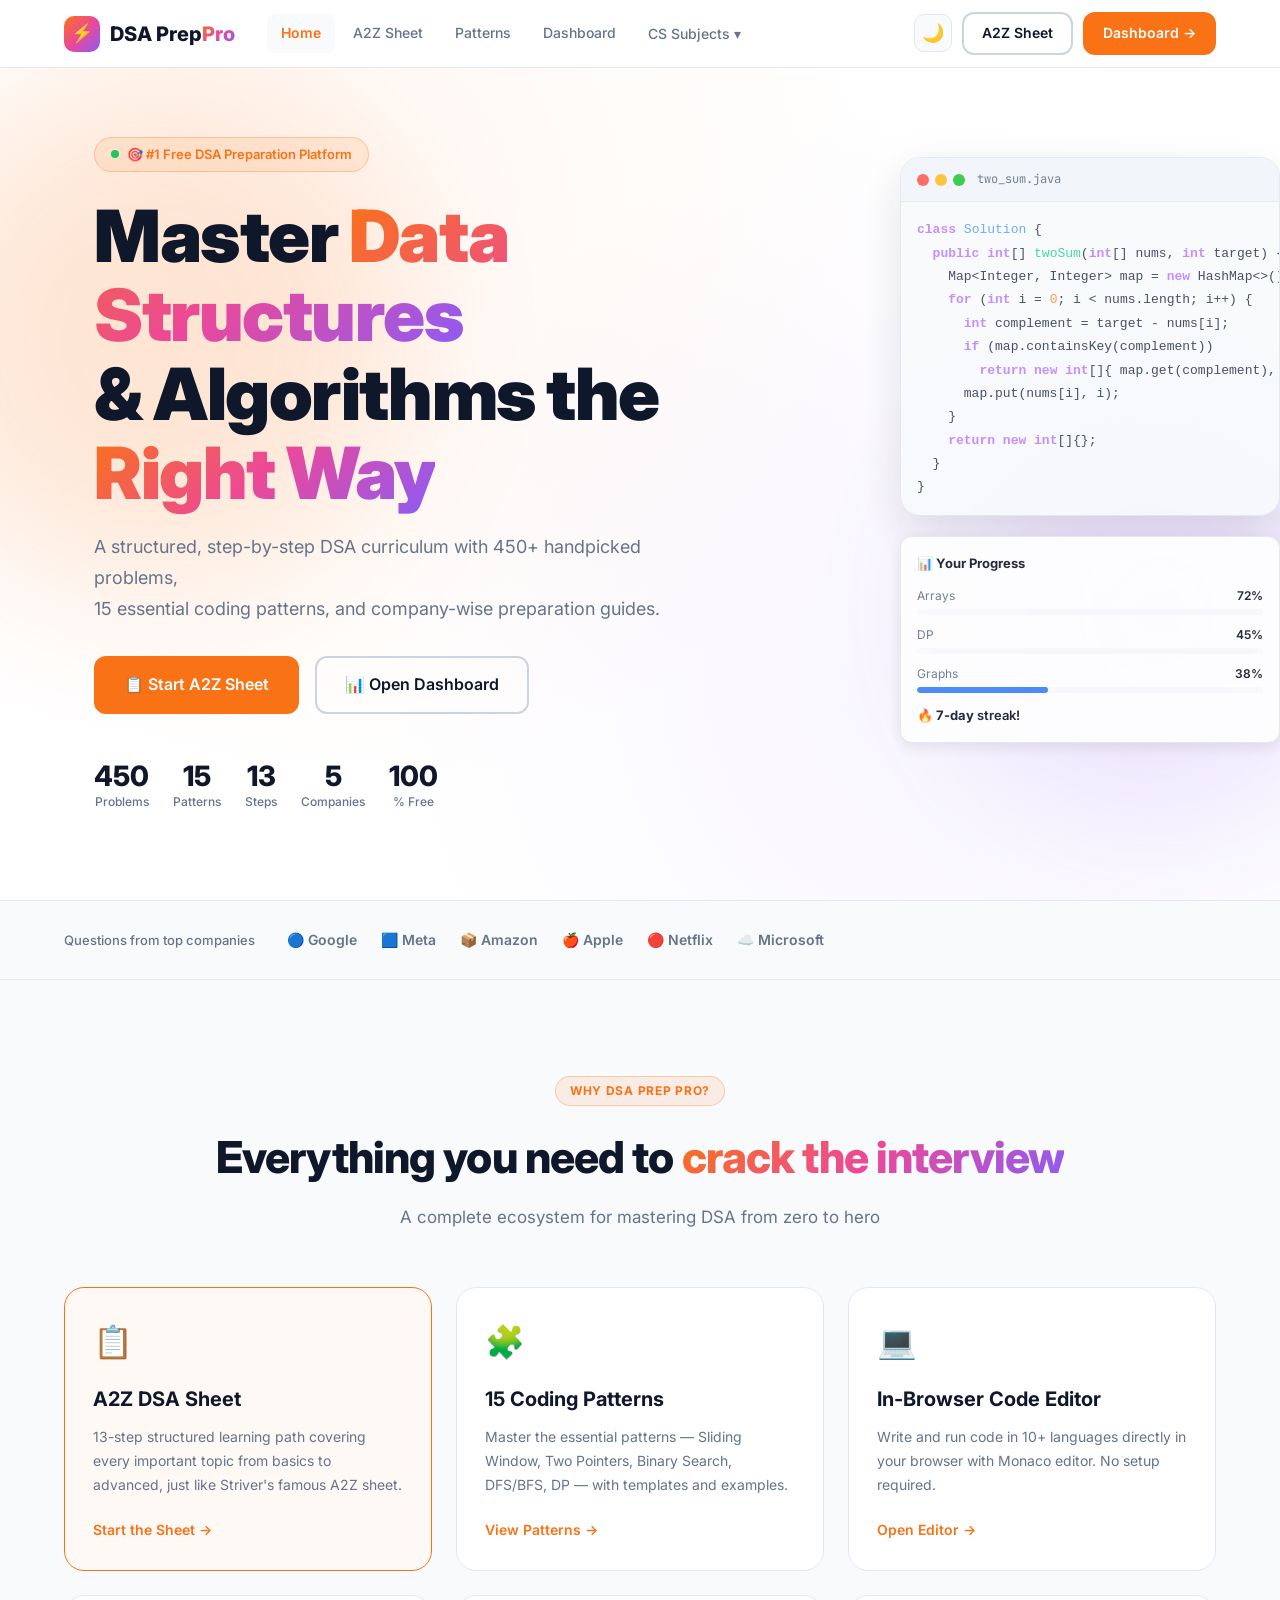
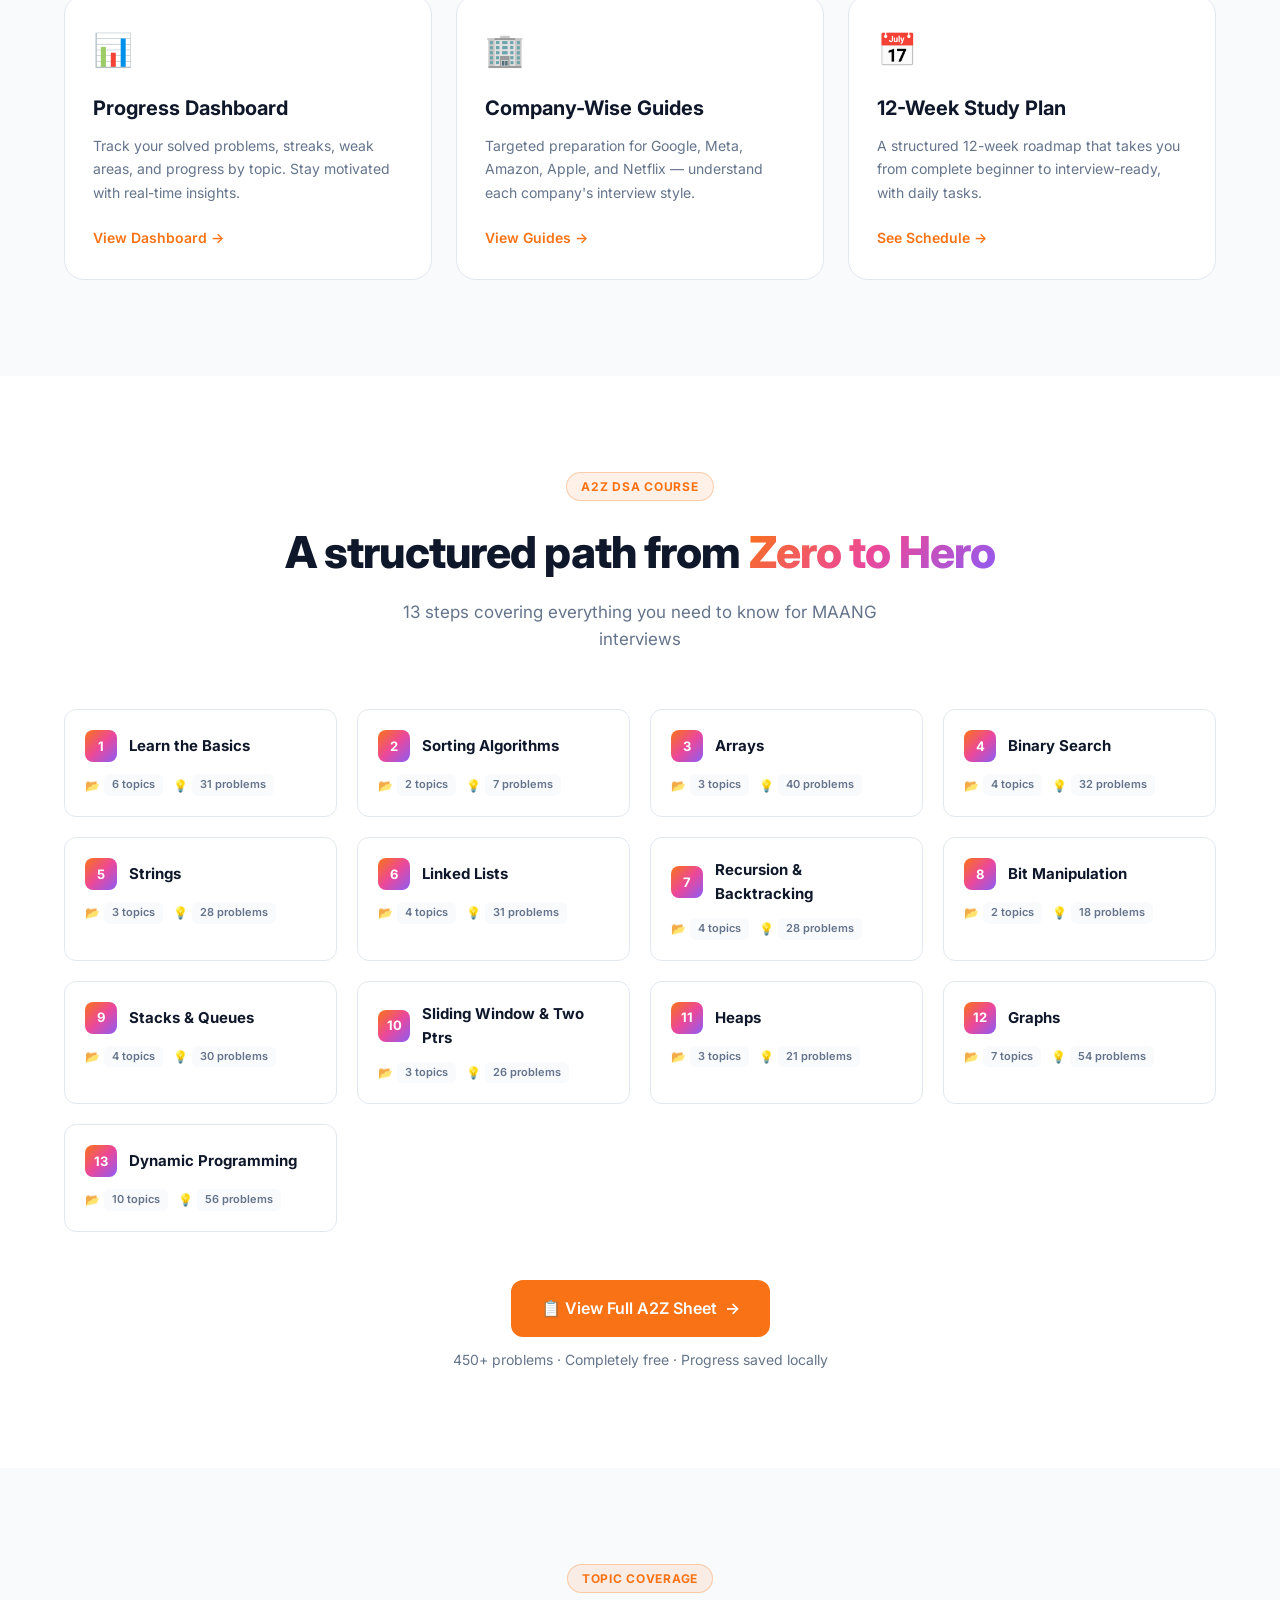
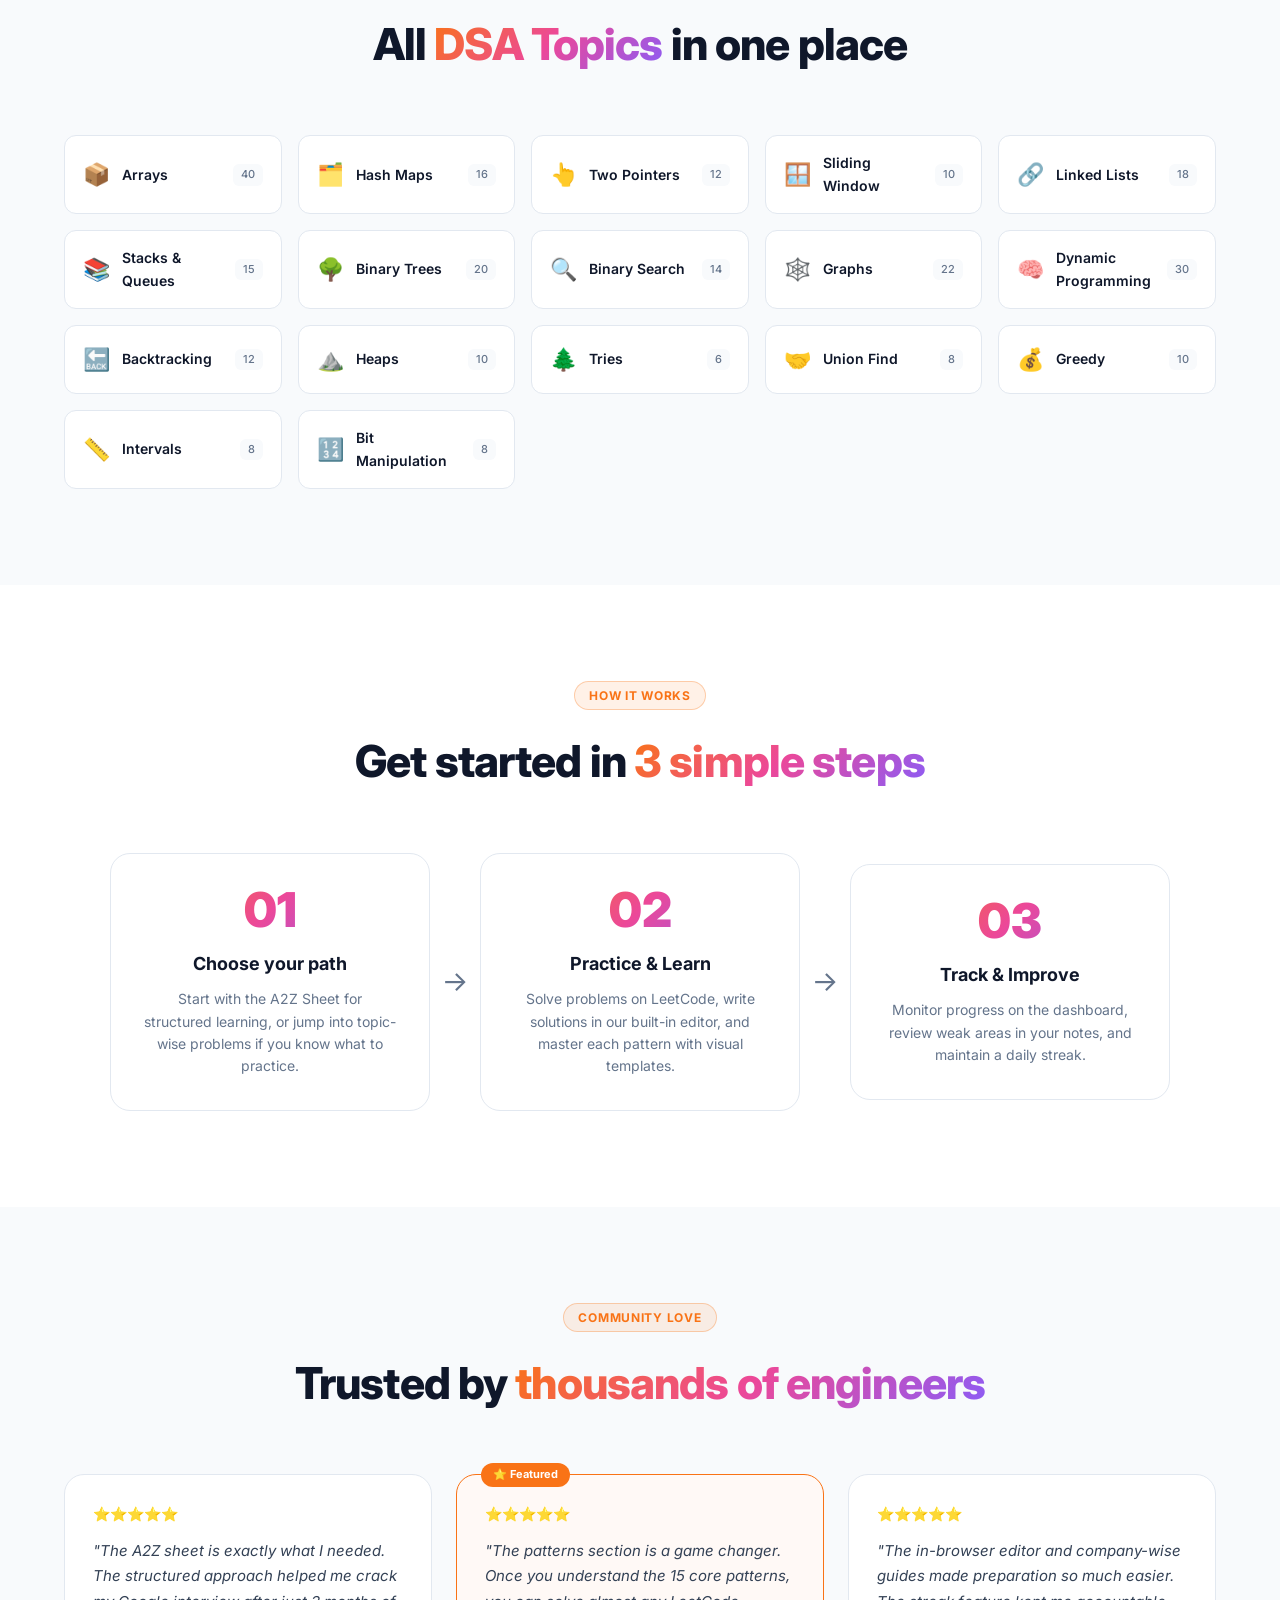
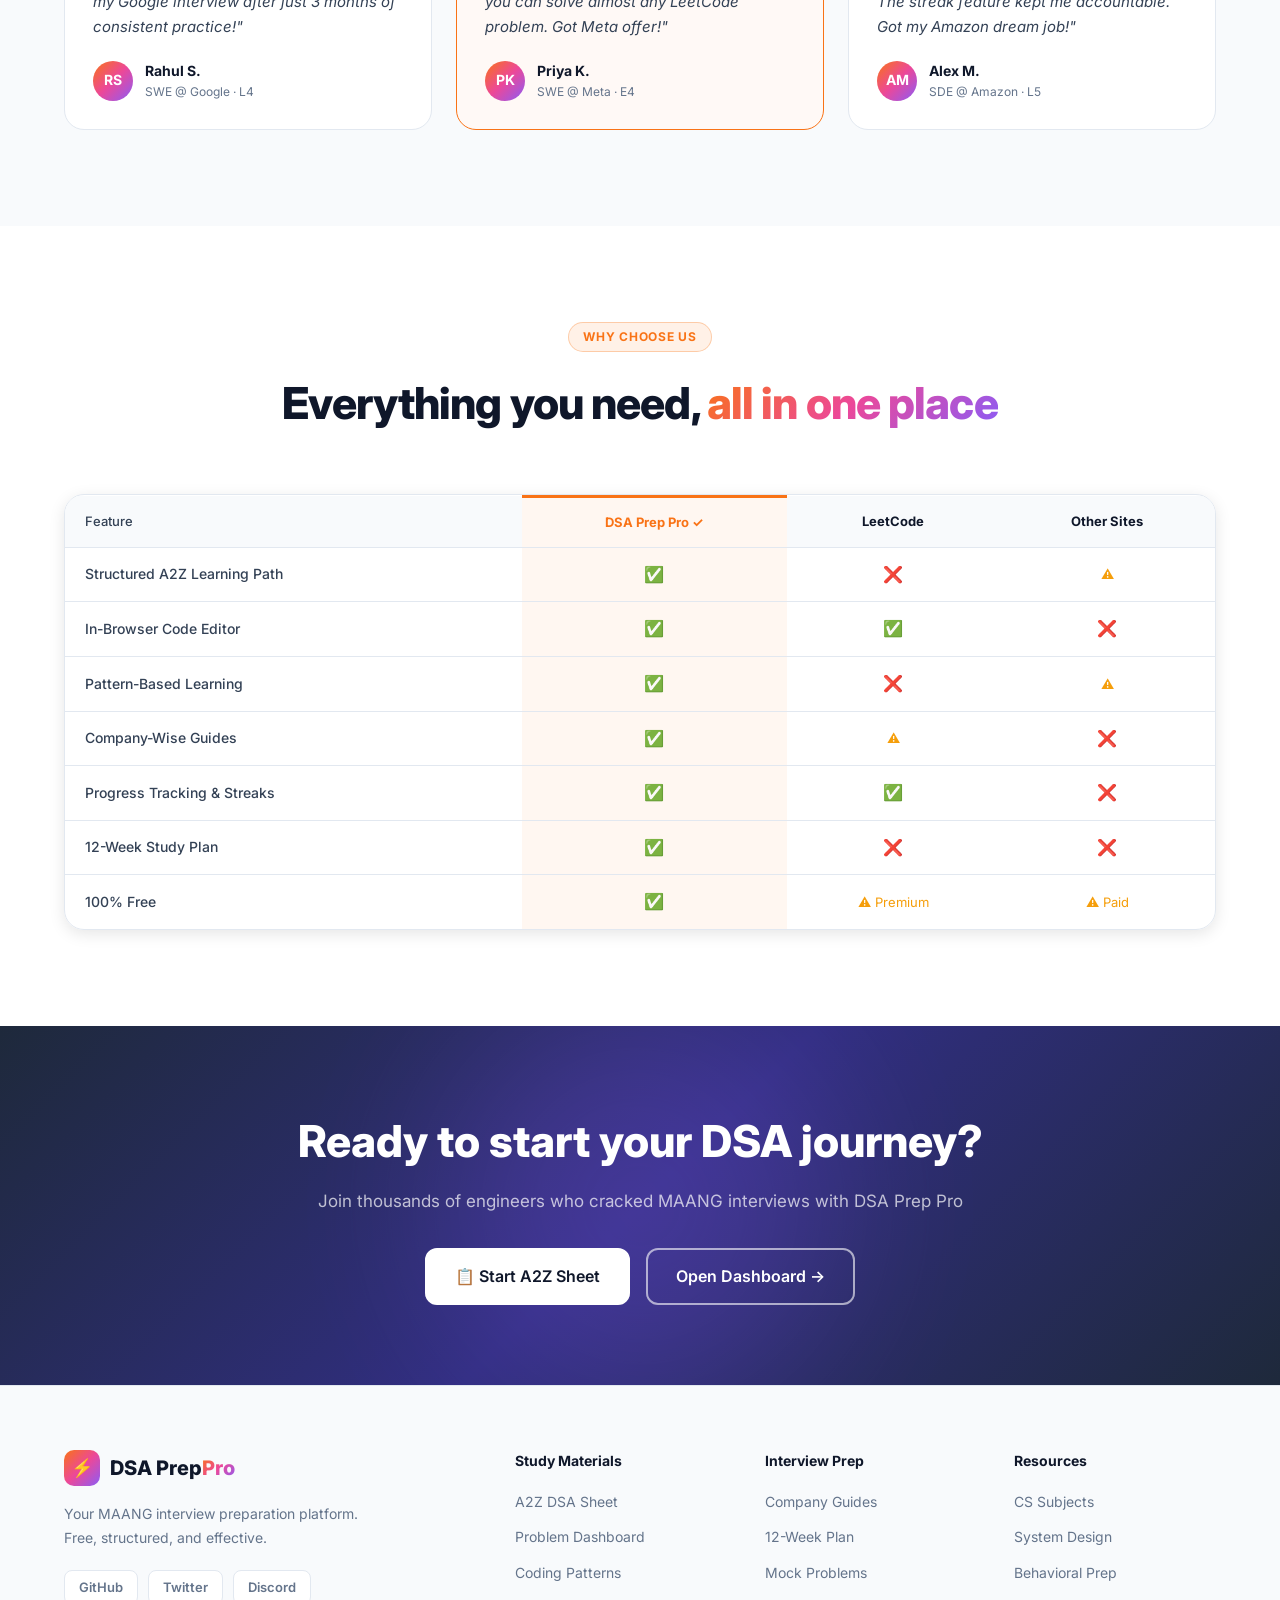
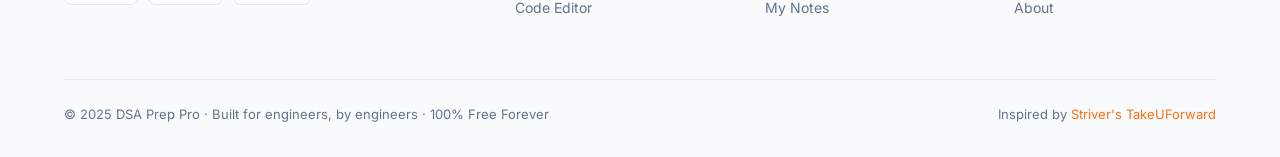
==== commit f3a366a9: "🐛 Fix 7 bugs found during thorough code review - app.js: initNav() now skips external links (Home/Sh" ====
--- a/home.html
+++ b/home.html
@@ -28,10 +28,10 @@
             <div class="nav-dropdown">
                 <button class="nav-item dropdown-trigger">CS Subjects ▾</button>
                 <div class="dropdown-menu">
-                    <a href="#" class="dropdown-item">OS Concepts</a>
-                    <a href="#" class="dropdown-item">DBMS Basics</a>
-                    <a href="#" class="dropdown-item">Computer Networks</a>
-                    <a href="#" class="dropdown-item">OOP Fundamentals</a>
+                    <a href="javascript:void(0)" class="dropdown-item">OS Concepts</a>
+                    <a href="javascript:void(0)" class="dropdown-item">DBMS Basics</a>
+                    <a href="javascript:void(0)" class="dropdown-item">Computer Networks</a>
+                    <a href="javascript:void(0)" class="dropdown-item">OOP Fundamentals</a>
                 </div>
             </div>
         </nav>
@@ -440,9 +440,9 @@
                 </div>
                 <p class="footer-tagline">Your MAANG interview preparation platform. Free, structured, and effective.</p>
                 <div class="footer-socials">
-                    <a href="#" class="social-btn">GitHub</a>
-                    <a href="#" class="social-btn">Twitter</a>
-                    <a href="#" class="social-btn">Discord</a>
+                    <a href="javascript:void(0)" class="social-btn">GitHub</a>
+                    <a href="javascript:void(0)" class="social-btn">Twitter</a>
+                    <a href="javascript:void(0)" class="social-btn">Discord</a>
                 </div>
             </div>
 
@@ -469,17 +469,17 @@
             <div class="footer-col">
                 <h4>Resources</h4>
                 <ul>
-                    <li><a href="#">CS Subjects</a></li>
-                    <li><a href="#">System Design</a></li>
-                    <li><a href="#">Behavioral Prep</a></li>
-                    <li><a href="#">About</a></li>
+                    <li><a href="javascript:void(0)">CS Subjects</a></li>
+                    <li><a href="javascript:void(0)">System Design</a></li>
+                    <li><a href="javascript:void(0)">Behavioral Prep</a></li>
+                    <li><a href="javascript:void(0)">About</a></li>
                 </ul>
             </div>
         </div>
 
         <div class="footer-bottom">
             <p>© 2025 DSA Prep Pro · Built for engineers, by engineers · 100% Free Forever</p>
-            <p class="footer-inspiration">Inspired by <a href="#" class="footer-link">Striver's TakeUForward</a></p>
+            <p class="footer-inspiration">Inspired by <a href="javascript:void(0)" class="footer-link">Striver's TakeUForward</a></p>
         </div>
     </div>
 </footer>
--- a/home.css
+++ b/home.css
@@ -132,6 +132,7 @@
 
 .navbar.scrolled {
   box-shadow: var(--shadow-md);
+  background: var(--bg); /* fallback for browsers without color-mix() */
   background: color-mix(in srgb, var(--bg) 95%, transparent);
 }
 
@@ -792,7 +793,6 @@
 .steps-how {
   display: flex;
   align-items: center;
-  gap: 0;
   justify-content: center;
   flex-wrap: wrap;
   gap: 0;
@@ -1104,9 +1104,18 @@
 .footer-link:hover { text-decoration: underline; }
 
 /* ═══════════════ RESPONSIVE ═══════════════ */
+
+/* On screens where hero-visual is shown, pad the text container to prevent overlap */
+@media (min-width: 1025px) {
+  .hero-container {
+    padding-right: 420px;
+    max-width: 1140px;
+  }
+}
+
 @media (max-width: 1024px) {
   .hero-visual { display: none; }
-  .hero-container { max-width: 100%; }
+  .hero-container { max-width: 100%; padding-right: 0; }
   .footer-grid { grid-template-columns: 1fr 1fr; }
 }
 
